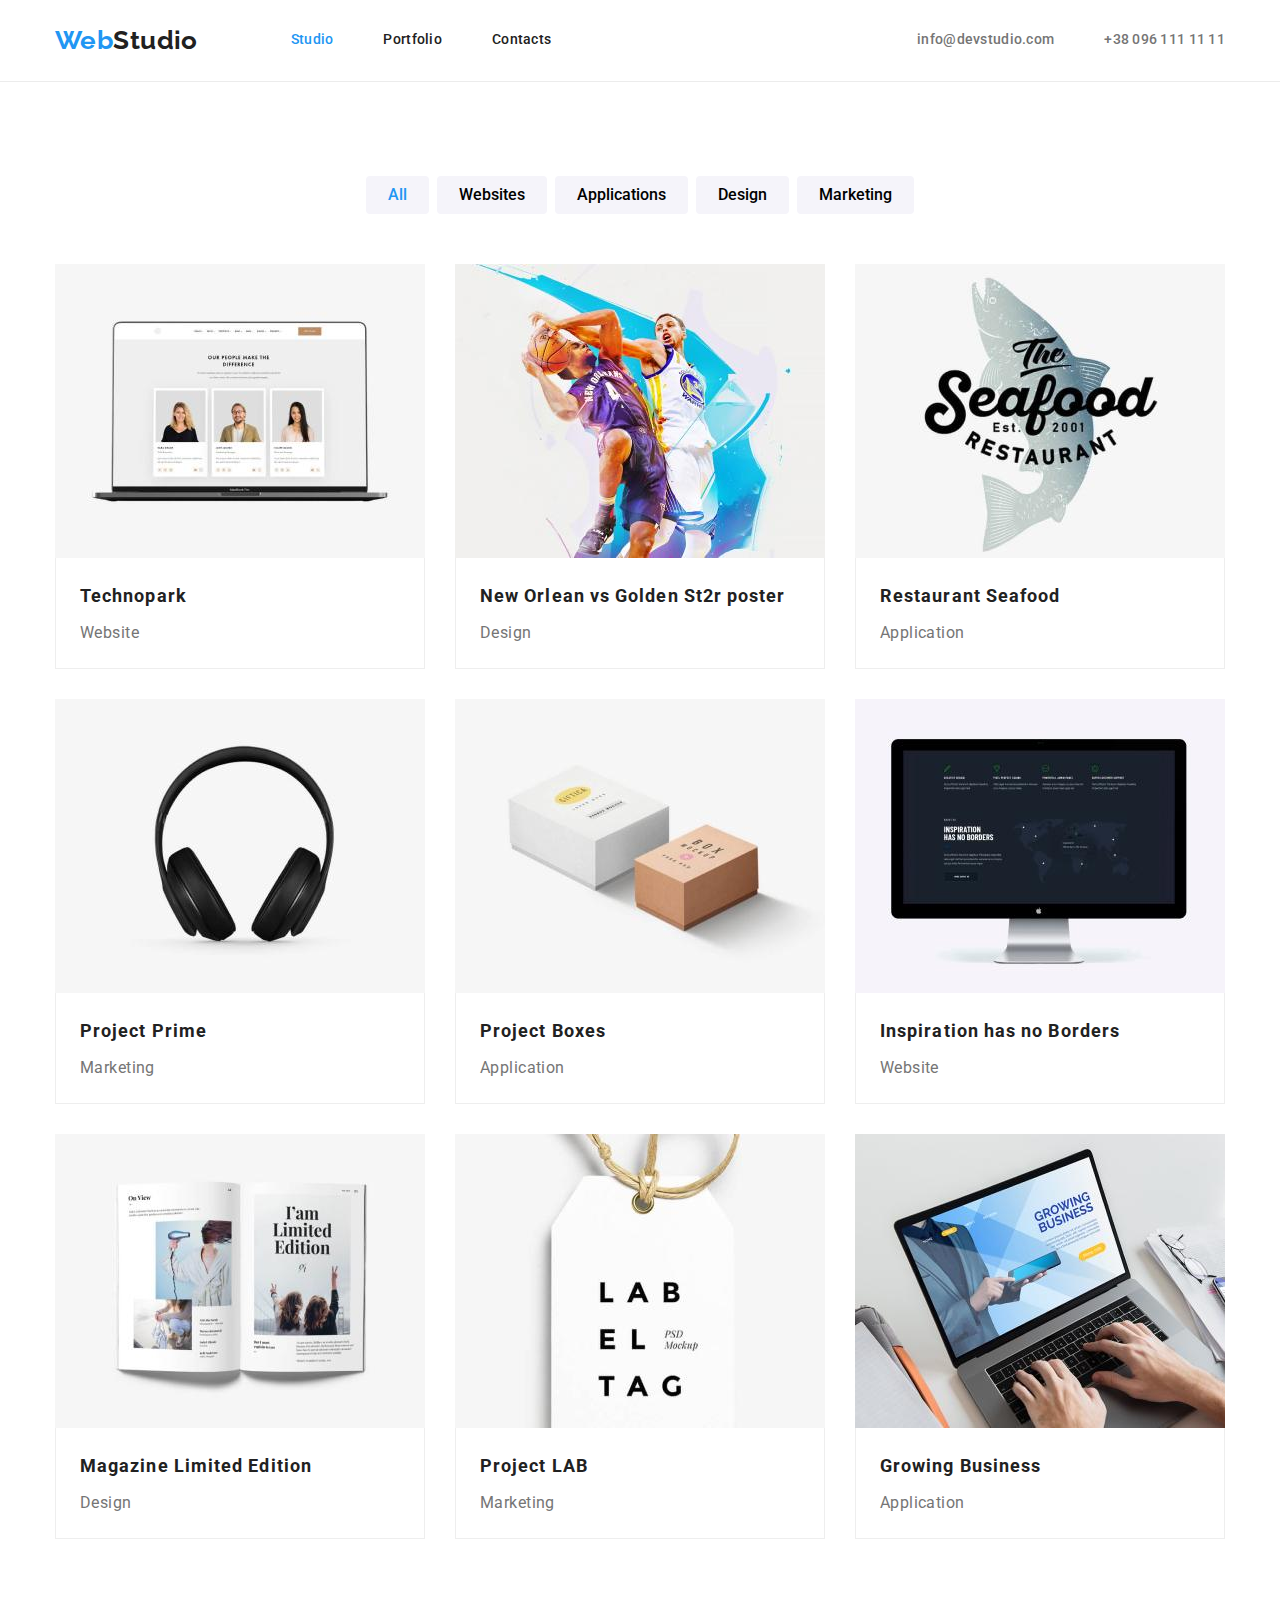
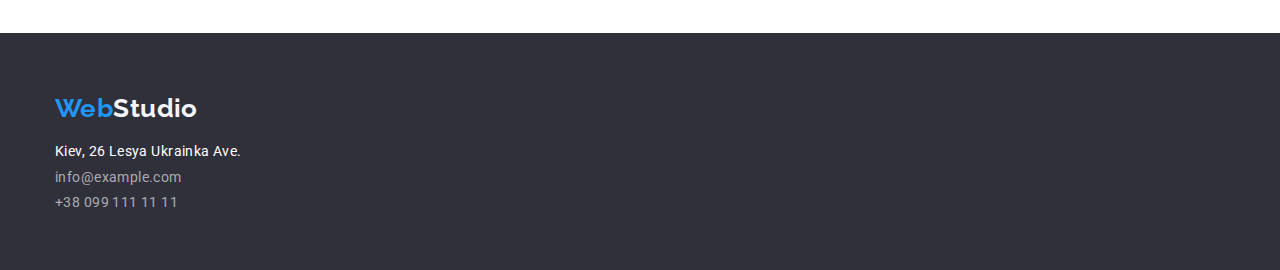
==== portfolio.html @ a814ae12 "margins, paddings & flex" ====
<!DOCTYPE html>
<html lang="en">
  <head>
    <meta charset="UTF-8" />
    <meta http-equiv="X-UA-Compatible" content="IE=edge" />
    <meta name="viewport" content="width=device-width, initial-scale=1.0" />
    <title>Portfolio</title>
    <link
      rel="stylesheet"
      href="https://cdnjs.cloudflare.com/ajax/libs/modern-normalize/1.0.0/modern-normalize.min.css"
    />
    <link rel="preconnect" href="https://fonts.gstatic.com" />
    <link
      href="https://fonts.googleapis.com/css2?family=Raleway:wght@700&family=Roboto:wght@400;500;700;900&display=swap"
      rel="stylesheet"
    />
    <link rel="stylesheet" href="./css/styles.css" />
  </head>
  <body>
    <header class="page-header">
      <div class="header-flex container">
        <a class="link logo nohover nofocus" href="./index.html"><span>Web</span>Studio</a>
        <nav>
          <ul class="site-nav list">
            <li class="nav-item"><a class="link current" href="./index.html">Studio</a></li>
            <li class="nav-item"><a class="link" href="./portfolio.html">Portfolio</a></li>
            <li class="nav-item"><a class="link" href="">Contacts</a></li>
          </ul>
        </nav>
        <ul class="contacts list">
          <li class="contact-item"><a class="link" href="mailto:info@devstudio.com">info@devstudio.com</a></li>
          <li class="contact-item"><a class="link" href="tel:+380961111111">+38 096 111 11 11</a></li>
        </ul>
      </div>
    </header>
    <main>
      <section class="section">
        <div class="container">
          <h1 class="visually-hidden">Our Portfolio</h1>
          <ul class="portfolio-filter list">
            <li class="filter-item"><button class="portfolio-btn current" type="button">All</button></li>
            <li class="filter-item"><button class="portfolio-btn" type="button">Websites</button></li>
            <li class="filter-item"><button class="portfolio-btn" type="button">Applications</button></li>
            <li class="filter-item"><button class="portfolio-btn" type="button">Design</button></li>
            <li class="filter-item"><button class="portfolio-btn" type="button">Marketing</button></li>
          </ul>
          <ul class="portfolio list">
            <li class="portfolio-item">
              <img src="./images/works/project_1.jpg" width="370" alt="Technopark website" />
              <div class="portfolio-content">
                <h3 class="portfolio-item-name">Technopark</h3>
                <p class="portfolio-item-type">Website</p>
              </div>
            </li>
            <li class="portfolio-item">
              <img src="./images/works/project_2.jpg" width="370" alt="Poster for basketball" />
              <div class="portfolio-content">
                <h3 class="portfolio-item-name">New Orlean vs Golden St2r poster</h3>
                <p class="portfolio-item-type">Design</p>
              </div>
            </li>
            <li class="portfolio-item">
              <img src="./images/works/project_3.jpg" width="370" alt="Restaurant's logo" />
              <div class="portfolio-content">
                <h3 class="portfolio-item-name">Restaurant Seafood</h3>
                <p class="portfolio-item-type">Application</p>
              </div>
            </li>
            <li class="portfolio-item">
              <img src="./images/works/project_4.jpg" width="370" alt="Headphones" />
              <div class="portfolio-content">
                <h3 class="portfolio-item-name">Project Prime</h3>
                <p class="portfolio-item-type">Marketing</p>
              </div>
            </li>
            <li class="portfolio-item">
              <img src="./images/works/project_5.jpg" width="370" alt="Two boxes" />
              <div class="portfolio-content">
                <h3 class="portfolio-item-name">Project Boxes</h3>
                <p class="portfolio-item-type">Application</p>
              </div>
            </li>
            <li class="portfolio-item">
              <img src="./images/works/project_6.jpg" width="370" alt="Monitor with website's start page" />
              <div class="portfolio-content">
                <h3 class="portfolio-item-name">Inspiration has no Borders</h3>
                <p class="portfolio-item-type">Website</p>
              </div>
            </li>
            <li class="portfolio-item">
              <img src="./images/works/project_7.jpg" width="370" alt="Magazine's page" />
              <div class="portfolio-content">
                <h3 class="portfolio-item-name">Magazine Limited Edition</h3>
                <p class="portfolio-item-type">Design</p>
              </div>
            </li>
            <li class="portfolio-item">
              <img src="./images/works/project_8.jpg" width="370" alt="Lab's logo" />
              <div class="portfolio-content">
                <h3 class="portfolio-item-name">Project LAB</h3>
                <p class="portfolio-item-type">Marketing</p>
              </div>
            </li>
            <li class="portfolio-item">
              <img src="./images/works/project_9.jpg" width="370" alt="Laptop with application's start page" />
              <div class="portfolio-content">
                <h3 class="portfolio-item-name">Growing Business</h3>
                <p class="portfolio-item-type">Application</p>
              </div>
            </li>
          </ul>
        </div>
      </section>
    </main>
    <footer class="footer-page">
      <div class="footer-info container">
        <a class="link logo white nohover nofocus" href="./index.html"><span>Web</span>Studio</a>
        <address class="address">
          <ul class="list">
            <li class="footer-item white">
              <a class="link" href="https://goo.gl/maps/UTHVrbyp5F8tHb4Z7">Kiev, 26 Lesya Ukrainka Ave.</a>
            </li>
            <li class="footer-item">
              <a class="link foot-contacts" href="mailto:info@devstudio.com">info@example.com</a>
            </li>
            <li class="footer-item"><a class="link foot-contacts" href="tel:+380961111111">+38 099 111 11 11</a></li>
          </ul>
        </address>
      </div>
    </footer>
  </body>
</html>
---- css/styles.css ----
:root {
  --accent-color: #2196f3;

  --main-text-color: #212121;
  --alt-text-color: #757575;

  --main-title-color: #212121;
  --alt-title-color: #ffffff;

  --dark-bg: #2f303a;
  --light-bg: #f5f4fa;

  --main-font: 'Roboto', sans-serif;
  --logo-font: 'Raleway', sans-serif;

  --card-set-gap: 30px;
}

body {
  font-family: var(--main-font);
  font-size: 14px;
  letter-spacing: 0.03em;
  color: var(--main-text-color);
}

.visually-hidden {
  position: absolute !important;
  clip: rect(1px 1px 1px 1px);
  clip: rect(1px, 1px, 1px, 1px);
  padding: 0 !important;
  border: 0 !important;
  height: 1px !important;
  width: 1px !important;
  overflow: hidden;
}

h1,
h2,
h3,
p {
  margin: 0;
}

.list {
  list-style: none;
  padding: 0;
  margin: 0;
}

.link {
  color: inherit;
  text-decoration: none;
}

.link:not(.nohover):hover,
.link:not(.nohover):focus {
  color: var(--accent-color);
}

img {
  display: block;
  width: 100%;
  height: auto;
}

.current {
  color: var(--accent-color);
}

.container {
  width: 1200px;
  padding-left: 15px;
  padding-right: 15px;
  margin-left: auto;
  margin-right: auto;
}

.address {
  font-style: inherit;
}

/* header */

.page-header {
  border-bottom: 1px solid #ececec;
}

.header-flex {
  display: flex;
  align-items: center;
}

.logo {
  font-family: var(--logo-font);
  font-weight: 700;
  font-size: 26px;
  line-height: 1.19;
  margin-right: 93px;
  padding-top: 25px;
  padding-bottom: 25px;
}

.logo span {
  color: var(--accent-color);
}

.site-nav {
  display: flex;
}

.nav-item:not(:last-child) {
  margin-right: 50px;
}

.site-nav .link {
  display: block;
  padding-top: 32px;
  padding-bottom: 32px;

  font-weight: 500;
  line-height: 1.14;
  letter-spacing: 0.02em;
}

.contacts {
  display: flex;
  margin-left: auto;
}

.contact-item:not(:last-child) {
  margin-right: 50px;
}

.contacts .link {
  display: block;
  padding-top: 32px;
  padding-bottom: 32px;

  font-weight: 500;
  line-height: 1.14;
  letter-spacing: 0.02em;
  color: var(--alt-text-color);
}

/* попробовать сделать реверсивеый класс */
.foot-contacts {
  color: rgba(255, 255, 255, 0.6);
}

.section {
  padding-top: 94px;
  padding-bottom: 94px;
}

/* buttons */

.studio-btn {
  margin-left: auto;
  margin-right: auto;
  box-shadow: 0px 4px 4px rgba(0, 0, 0, 0.15);
  border: none;
  border-radius: 4px;
  min-width: 200px;

  font-weight: 700;
  font-size: 16px;
  line-height: 1.87;
  text-align: center;
  letter-spacing: 0.06em;
  background-color: var(--accent-color);
  cursor: pointer;
  color: #ffffff;
}

.studio-btn:hover,
.studio-btn:focus {
  color: var(--accent-color);
  background-color: var(--light-bg);
}

/* hero */

.hero {
  text-align: center;
  background-color: var(--dark-bg);
}

.page-title {
  max-width: 630px;
  margin-left: auto;
  margin-right: auto;
  margin-bottom: 30px;

  font-weight: 900;
  font-size: 44px;
  line-height: 1.36;
  text-align: center;
  letter-spacing: 0.06em;
  text-transform: uppercase;
  color: var(--alt-title-color);
}

.section-title {
  margin-bottom: 50px;

  font-weight: 700;
  font-size: 36px;
  line-height: 1.67;
  text-align: center;
}

/* Values */

.values {
  display: flex;
  flex-wrap: wrap;
  margin-left: calc(-1 * var(--card-set-gap));
  margin-top: calc(-1 * var(--card-set-gap));
}

.values-item {
  margin-left: var(--card-set-gap);
  margin-top: var(--card-set-gap);
  flex-basis: calc((100% - var(--card-set-gap) * 4) / 4);
}

.values-point {
  font-weight: 700;
  font-size: 14px;
  line-height: 1.14;
  text-transform: uppercase;
}

.values-text {
  line-height: 1.71;
  color: var(--alt-text-color);
}

/* services */

.services {
  padding-top: 0;
}

.service-list {
  display: flex;
  flex-wrap: wrap;
  margin-left: calc(-1 * var(--card-set-gap));
  margin-top: calc(-1 * var(--card-set-gap));
}

.service-item {
  margin-left: var(--card-set-gap);
  margin-top: var(--card-set-gap);
  flex-basis: calc((100% - 3 * var(--card-set-gap)) / 3);
}

/* team */

.team {
  background-color: var(--light-bg);
}

.team-list {
  display: flex;
  flex-wrap: wrap;
  margin-left: calc(-1 * var(--card-set-gap));
  margin-top: calc(-1 * var(--card-set-gap));
}

.team-item {
  margin-left: var(--card-set-gap);
  margin-top: var(--card-set-gap);
  flex-basis: calc((100% - var(--card-set-gap) * 4) / 4);
  text-align: center;
}

.team-content {
  padding: 30px 60px;

  background-color: #ffffff;
  box-shadow: 0px 1px 3px rgba(0, 0, 0, 0.12), 0px 1px 1px rgba(0, 0, 0, 0.14), 0px 2px 1px rgba(0, 0, 0, 0.2);
  border-radius: 0px 0px 4px 4px;
}

.team-item-name {
  margin-bottom: 10px;

  font-weight: 500;
  font-size: 16px;
  line-height: 1.19;
}

.team-item-position {
  color: var(--alt-text-color);
  font-size: 16px;
  line-height: 1.19;
}

/* PORTFOLIO PAGE */

.portfolio-filter {
  display: flex;
  justify-content: center;
  margin-bottom: 50px;
}

.filter-item:not(:last-child) {
  margin-right: 8px;
}

.portfolio-btn {
  padding: 6px 22px;
  border-radius: 4px;

  font-weight: 500;
  font-size: 16px;
  line-height: 1.62;
  text-align: center;
  cursor: pointer;
  border: none;
  background-color: var(--light-bg);
}

.portfolio-btn:hover,
.portfolio-btn:focus {
  box-shadow: 0px 3px 1px rgba(0, 0, 0, 0.1), 0px 1px 2px rgba(0, 0, 0, 0.08), 0px 2px 2px rgba(0, 0, 0, 0.12);
  color: var(--alt-title-color);
  background-color: var(--accent-color);
}

.portfolio {
  display: flex;
  flex-wrap: wrap;
  margin-left: calc(-1 * var(--card-set-gap));
  margin-top: calc(-1 * var(--card-set-gap));
}

.portfolio-item {
  margin-left: var(--card-set-gap);
  margin-top: var(--card-set-gap);
  flex-basis: calc((100% - 3 * var(--card-set-gap)) / 3);
}

.portfolio-content {
  padding: 20px 24px;
  border: 1px solid #eeeeee;
  border-top: none;
}

.portfolio-item-name {
  margin-bottom: 4px;
  font-weight: 700;
  font-size: 18px;
  line-height: 2;
  letter-spacing: 0.06em;
}

.portfolio-item-type {
  font-size: 16px;
  line-height: 1.87;
  color: var(--alt-text-color);
}

/* footer */

.footer-page {
  background-color: var(--dark-bg);
}

.logo.white {
  display: block;
  padding: 0;
  margin-bottom: 20px;

  color: var(--light-bg);
}

.footer-info {
  padding-top: 60px;
  padding-bottom: 60px;
}

.footer-item.white {
  color: var(--alt-title-color);
}

.footer-item:not(:last-child) {
  margin-bottom: 9px;
}
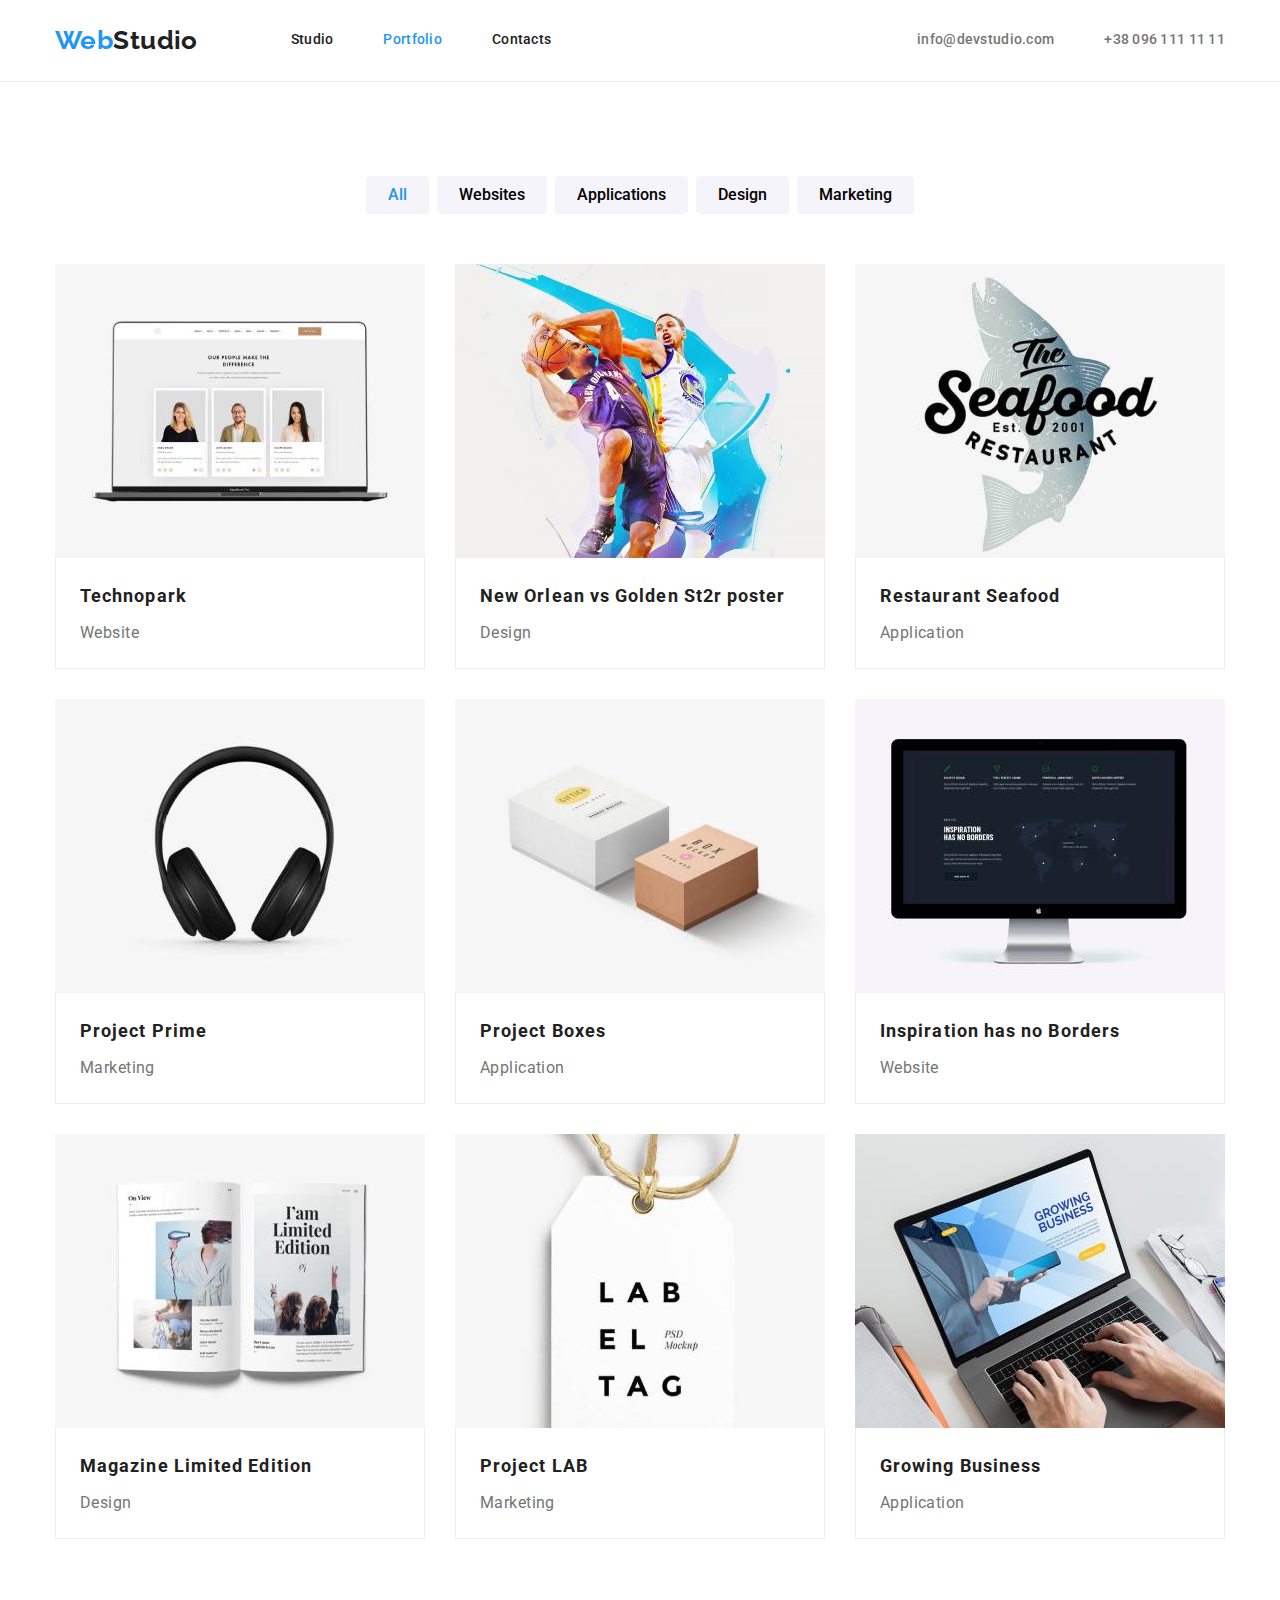
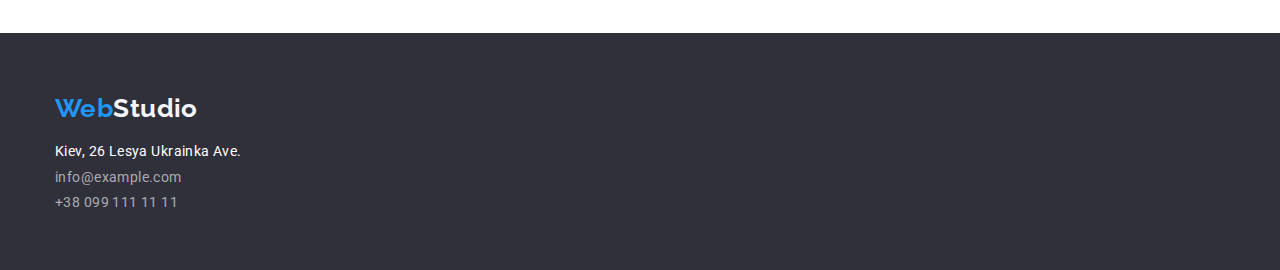
==== commit 8203ef95: "bug fix" ====
--- a/portfolio.html
+++ b/portfolio.html
@@ -22,8 +22,8 @@
         <a class="link logo nohover nofocus" href="./index.html"><span>Web</span>Studio</a>
         <nav>
           <ul class="site-nav list">
-            <li class="nav-item"><a class="link current" href="./index.html">Studio</a></li>
-            <li class="nav-item"><a class="link" href="./portfolio.html">Portfolio</a></li>
+            <li class="nav-item"><a class="link" href="./index.html">Studio</a></li>
+            <li class="nav-item"><a class="link current" href="./portfolio.html">Portfolio</a></li>
             <li class="nav-item"><a class="link" href="">Contacts</a></li>
           </ul>
         </nav>
@@ -121,9 +121,9 @@
               <a class="link" href="https://goo.gl/maps/UTHVrbyp5F8tHb4Z7">Kiev, 26 Lesya Ukrainka Ave.</a>
             </li>
             <li class="footer-item">
-              <a class="link foot-contacts" href="mailto:info@devstudio.com">info@example.com</a>
+              <a class="link footer-contacts" href="mailto:info@devstudio.com">info@example.com</a>
             </li>
-            <li class="footer-item"><a class="link foot-contacts" href="tel:+380961111111">+38 099 111 11 11</a></li>
+            <li class="footer-item"><a class="link footer-contacts" href="tel:+380961111111">+38 099 111 11 11</a></li>
           </ul>
         </address>
       </div>
--- a/css/styles.css
+++ b/css/styles.css
@@ -142,11 +142,6 @@
   color: var(--alt-text-color);
 }
 
-/* попробовать сделать реверсивеый класс */
-.foot-contacts {
-  color: rgba(255, 255, 255, 0.6);
-}
-
 .section {
   padding-top: 94px;
   padding-bottom: 94px;
@@ -327,6 +322,7 @@
   box-shadow: 0px 3px 1px rgba(0, 0, 0, 0.1), 0px 1px 2px rgba(0, 0, 0, 0.08), 0px 2px 2px rgba(0, 0, 0, 0.12);
   color: var(--alt-title-color);
   background-color: var(--accent-color);
+  outline: none;
 }
 
 .portfolio {
@@ -388,3 +384,7 @@
 .footer-item:not(:last-child) {
   margin-bottom: 9px;
 }
+
+.footer-contacts {
+  color: rgba(255, 255, 255, 0.6);
+}
